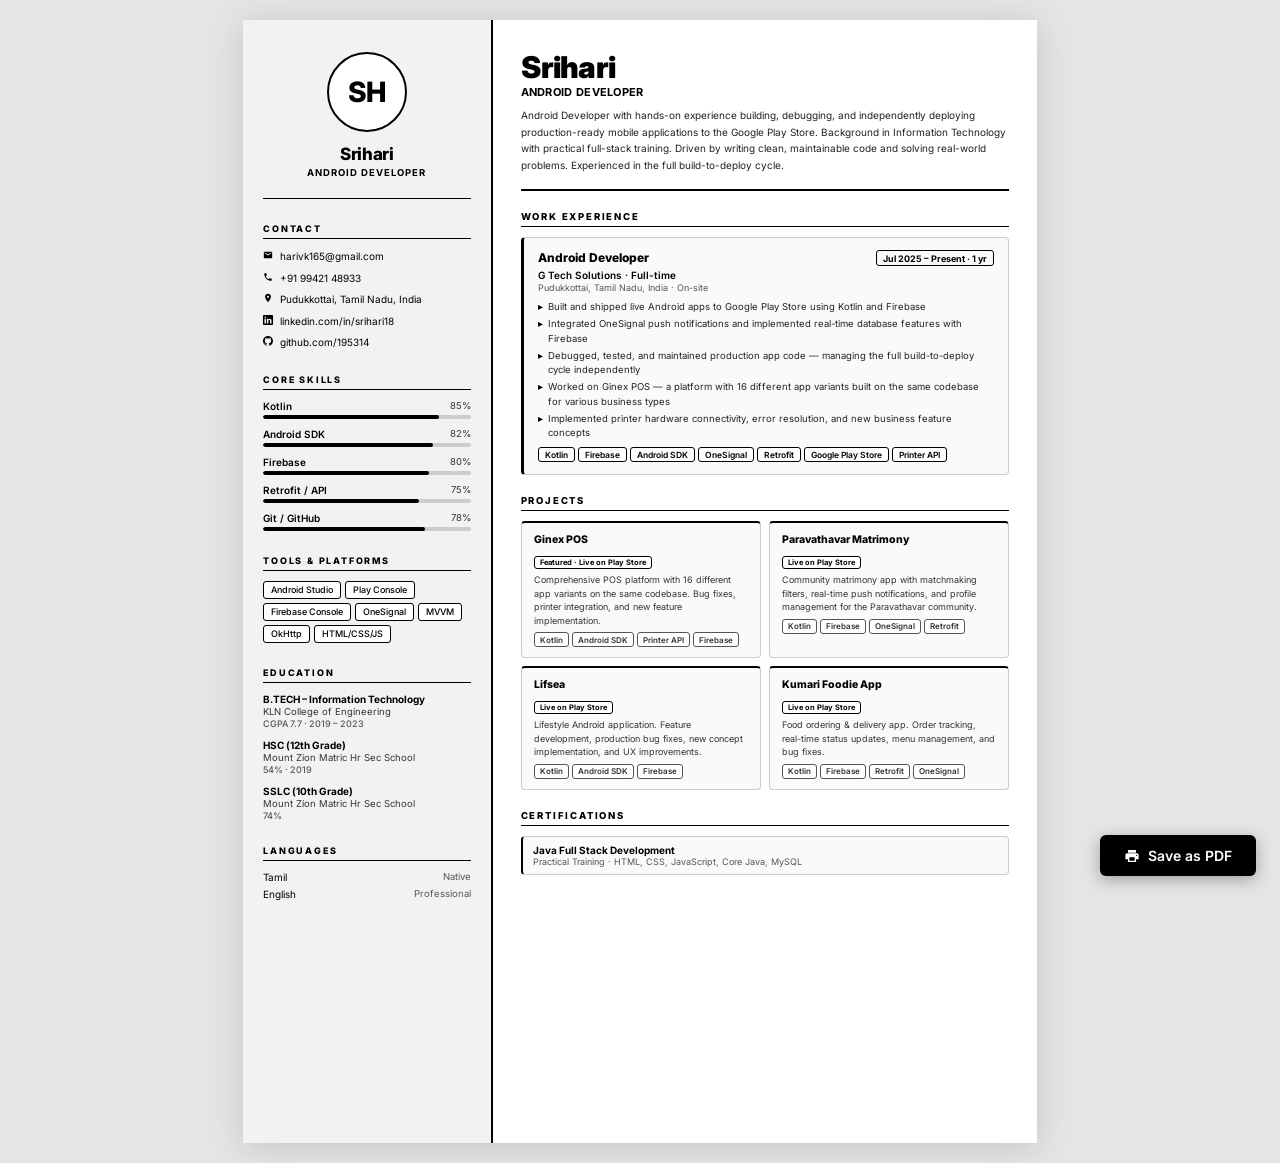
==== resume/resume.html @ b0f577ef "Update resume, fix about section underline, update download link" ====
<!DOCTYPE html>
<html lang="en">
<head>
    <meta charset="UTF-8">
    <meta name="viewport" content="width=device-width, initial-scale=1.0">
    <title>Srihari — Android Developer Resume</title>
    <link href="https://fonts.googleapis.com/css2?family=Inter:wght@300;400;500;600;700;800&display=swap" rel="stylesheet">
    <style>
        * { margin: 0; padding: 0; box-sizing: border-box; }

        body {
            font-family: 'Inter', sans-serif;
            color: #000000;
            background: #e5e5e5;
            -webkit-print-color-adjust: exact;
            print-color-adjust: exact;
        }

        .page {
            width: 210mm;
            min-height: 297mm;
            margin: 20px auto;
            background: white;
            box-shadow: 0 4px 32px rgba(0,0,0,0.15);
            display: grid;
            grid-template-columns: 66mm 1fr;
        }

        /* ===== LEFT SIDEBAR ===== */
        .sidebar {
            background: #f2f2f2;
            border-right: 2px solid #000000;
            padding: 32px 20px;
            display: flex;
            flex-direction: column;
            gap: 24px;
        }

        /* Profile */
        .profile-section {
            text-align: center;
            padding-bottom: 20px;
            border-bottom: 1.5px solid #000000;
        }

        .profile-initials {
            width: 80px;
            height: 80px;
            border-radius: 50%;
            border: 2.5px solid #000000;
            display: flex;
            align-items: center;
            justify-content: center;
            margin: 0 auto 12px;
            font-size: 28px;
            font-weight: 800;
            color: #000000;
            letter-spacing: -1px;
            background: white;
        }

        .profile-name {
            font-size: 17px;
            font-weight: 800;
            color: #000000;
            letter-spacing: -0.3px;
            margin-bottom: 3px;
        }

        .profile-role {
            font-size: 9.5px;
            font-weight: 700;
            color: #000000;
            letter-spacing: 1px;
            text-transform: uppercase;
        }

        /* Sidebar section title */
        .sidebar-section-title {
            font-size: 9px;
            font-weight: 800;
            color: #000000;
            letter-spacing: 1.8px;
            text-transform: uppercase;
            margin-bottom: 10px;
            padding-bottom: 4px;
            border-bottom: 1.5px solid #000000;
        }

        /* Contact */
        .contact-list { display: flex; flex-direction: column; gap: 7px; }

        .contact-item {
            display: flex;
            align-items: flex-start;
            gap: 7px;
            font-size: 10px;
            color: #000000;
            line-height: 1.45;
        }

        .contact-item svg { flex-shrink: 0; margin-top: 1px; }

        /* Skills bars */
        .skills-list { display: flex; flex-direction: column; gap: 9px; }

        .skill-name {
            font-size: 10px;
            color: #000000;
            font-weight: 600;
            margin-bottom: 3px;
            display: flex;
            justify-content: space-between;
        }

        .skill-pct {
            font-weight: 400;
            color: #333333;
            font-size: 9.5px;
        }

        .skill-bar-bg {
            height: 4px;
            background: #cccccc;
            border-radius: 4px;
            overflow: hidden;
        }

        .skill-bar-fill {
            height: 100%;
            border-radius: 4px;
            background: #000000;
        }

        /* Tools chips */
        .tech-chips { display: flex; flex-wrap: wrap; gap: 4px; }

        .tech-chip {
            padding: 2.5px 7px;
            border: 1px solid #000000;
            border-radius: 3px;
            font-size: 9px;
            color: #000000;
            font-weight: 500;
            background: white;
        }

        /* Education */
        .edu-item { margin-bottom: 10px; }
        .edu-item:last-child { margin-bottom: 0; }

        .edu-degree {
            font-size: 10px;
            font-weight: 700;
            color: #000000;
            margin-bottom: 1px;
        }

        .edu-school {
            font-size: 9.5px;
            color: #333333;
            margin-bottom: 1px;
        }

        .edu-year {
            font-size: 9px;
            color: #555555;
            font-weight: 500;
        }

        /* Languages */
        .lang-list { display: flex; flex-direction: column; gap: 5px; }

        .lang-item {
            display: flex;
            justify-content: space-between;
            font-size: 10px;
            color: #000000;
        }

        .lang-level { color: #555555; font-size: 9.5px; }

        /* ===== MAIN ===== */
        .main {
            padding: 32px 28px;
            display: flex;
            flex-direction: column;
            gap: 20px;
        }

        /* Header */
        .main-header {
            padding-bottom: 16px;
            border-bottom: 2px solid #000000;
        }

        .main-name {
            font-size: 30px;
            font-weight: 900;
            color: #000000;
            letter-spacing: -0.8px;
            line-height: 1;
            margin-bottom: 3px;
        }

        .main-role {
            font-size: 11px;
            font-weight: 700;
            color: #000000;
            letter-spacing: 0.3px;
            margin-bottom: 8px;
            text-transform: uppercase;
        }

        .main-summary {
            font-size: 10px;
            color: #222222;
            line-height: 1.65;
        }

        /* Section */
        .section-title {
            font-size: 9.5px;
            font-weight: 800;
            color: #000000;
            letter-spacing: 1.8px;
            text-transform: uppercase;
            margin-bottom: 10px;
            padding-bottom: 4px;
            border-bottom: 1.5px solid #000000;
        }

        /* Experience Card */
        .exp-card {
            border: 1px solid #cccccc;
            border-left: 3px solid #000000;
            border-radius: 4px;
            padding: 12px 14px;
            background: #fafafa;
        }

        .exp-top {
            display: flex;
            justify-content: space-between;
            align-items: flex-start;
            margin-bottom: 3px;
        }

        .exp-title {
            font-size: 12px;
            font-weight: 800;
            color: #000000;
        }

        .exp-date {
            font-size: 9px;
            font-weight: 700;
            color: #000000;
            border: 1px solid #000000;
            padding: 1.5px 6px;
            border-radius: 3px;
            white-space: nowrap;
        }

        .exp-company {
            font-size: 10px;
            color: #000000;
            font-weight: 600;
            margin-bottom: 1px;
        }

        .exp-location {
            font-size: 9px;
            color: #555555;
            margin-bottom: 7px;
        }

        .exp-points {
            list-style: none;
            display: flex;
            flex-direction: column;
            gap: 3px;
        }

        .exp-points li {
            font-size: 9.5px;
            color: #222222;
            display: flex;
            gap: 5px;
            line-height: 1.5;
        }

        .exp-points li::before {
            content: '▸';
            color: #000000;
            flex-shrink: 0;
        }

        .exp-tags {
            display: flex;
            flex-wrap: wrap;
            gap: 3px;
            margin-top: 7px;
        }

        .exp-tag {
            padding: 1.5px 6px;
            border: 1px solid #000000;
            color: #000000;
            border-radius: 3px;
            font-size: 8.5px;
            font-weight: 600;
            background: white;
        }

        /* Projects Grid */
        .projects-grid {
            display: grid;
            grid-template-columns: 1fr 1fr;
            gap: 8px;
        }

        .project-card {
            border: 1px solid #cccccc;
            border-top: 2.5px solid #000000;
            border-radius: 4px;
            padding: 10px 12px;
            background: #fafafa;
        }

        .project-name {
            font-size: 10.5px;
            font-weight: 800;
            color: #000000;
            margin-bottom: 3px;
        }

        .project-badge {
            display: inline-block;
            padding: 1px 5px;
            border: 1px solid #000000;
            color: #000000;
            border-radius: 3px;
            font-size: 7.5px;
            font-weight: 700;
            margin-bottom: 4px;
            background: white;
        }

        .project-desc {
            font-size: 9px;
            color: #333333;
            line-height: 1.5;
            margin-bottom: 5px;
        }

        .project-chips { display: flex; flex-wrap: wrap; gap: 3px; }

        .project-chip {
            padding: 1.5px 5px;
            border: 1px solid #555555;
            color: #333333;
            border-radius: 3px;
            font-size: 8px;
            font-weight: 600;
            background: white;
        }

        /* Certifications */
        .cert-list { display: flex; flex-direction: column; gap: 6px; }

        .cert-item {
            padding: 7px 10px;
            border-left: 2.5px solid #000000;
            background: #fafafa;
            border: 1px solid #cccccc;
            border-left: 2.5px solid #000000;
            border-radius: 4px;
        }

        .cert-name {
            font-size: 10px;
            font-weight: 700;
            color: #000000;
        }

        .cert-issuer {
            font-size: 9px;
            color: #555555;
        }

        /* Print */
        @media print {
            body { background: white; }
            .page { margin: 0; box-shadow: none; width: 100%; }
            .print-btn { display: none; }
            @page { size: A4; margin: 0; }
        }

        /* Print Button */
        .print-btn {
            position: fixed;
            bottom: 24px;
            right: 24px;
            padding: 12px 24px;
            background: #000000;
            color: white;
            border: none;
            border-radius: 6px;
            font-size: 14px;
            font-weight: 600;
            cursor: pointer;
            font-family: 'Inter', sans-serif;
            transition: all 0.2s ease;
            display: flex;
            align-items: center;
            gap: 8px;
            box-shadow: 0 4px 16px rgba(0,0,0,0.3);
        }

        .print-btn:hover {
            background: #222222;
            transform: translateY(-2px);
        }

        @media print { .print-btn { display: none; } }
    </style>
</head>
<body>

<div class="page">

    <!-- ========== SIDEBAR ========== -->
    <div class="sidebar">

        <div class="profile-section">
            <div class="profile-initials">SH</div>
            <div class="profile-name">Srihari</div>
            <div class="profile-role">Android Developer</div>
        </div>

        <!-- Contact -->
        <div>
            <div class="sidebar-section-title">Contact</div>
            <div class="contact-list">

                <div class="contact-item">
                    <svg width="10" height="10" fill="#000" viewBox="0 0 24 24">
                        <path d="M20 4H4c-1.1 0-2 .9-2 2v12c0 1.1.9 2 2 2h16c1.1 0 2-.9 2-2V6c0-1.1-.9-2-2-2zm0 4l-8 5-8-5V6l8 5 8-5v2z"/>
                    </svg>
                    harivk165@gmail.com
                </div>

                <div class="contact-item">
                    <svg width="10" height="10" fill="#000" viewBox="0 0 24 24">
                        <path d="M6.62 10.79a15.05 15.05 0 006.59 6.59l2.2-2.2c.27-.27.67-.36 1.02-.24 1.12.37 2.33.57 3.57.57.55 0 1 .45 1 1V20c0 .55-.45 1-1 1-9.39 0-17-7.61-17-17 0-.55.45-1 1-1h3.5c.55 0 1 .45 1 1 0 1.25.2 2.45.57 3.57.11.35.03.74-.25 1.02l-2.2 2.2z"/>
                    </svg>
                    +91 99421 48933
                </div>

                <div class="contact-item">
                    <svg width="10" height="10" fill="#000" viewBox="0 0 24 24">
                        <path d="M12 2C8.13 2 5 5.13 5 9c0 5.25 7 13 7 13s7-7.75 7-13c0-3.87-3.13-7-7-7zm0 9.5c-1.38 0-2.5-1.12-2.5-2.5S10.62 6.5 12 6.5s2.5 1.12 2.5 2.5S13.38 11.5 12 11.5z"/>
                    </svg>
                    Pudukkottai, Tamil Nadu, India
                </div>

                <div class="contact-item">
                    <svg width="10" height="10" fill="#000" viewBox="0 0 24 24">
                        <path d="M20.447 20.452h-3.554v-5.569c0-1.328-.027-3.037-1.852-3.037-1.853 0-2.136 1.445-2.136 2.939v5.667H9.351V9h3.414v1.561h.046c.477-.9 1.637-1.85 3.37-1.85 3.601 0 4.267 2.37 4.267 5.455v6.286zM5.337 7.433c-1.144 0-2.063-.926-2.063-2.065 0-1.138.92-2.063 2.063-2.063 1.14 0 2.064.925 2.064 2.063 0 1.139-.925 2.065-2.064 2.065zm1.782 13.019H3.555V9h3.564v11.452zM22.225 0H1.771C.792 0 0 .774 0 1.729v20.542C0 23.227.792 24 1.771 24h20.451C23.2 24 24 23.227 24 22.271V1.729C24 .774 23.2 0 22.222 0h.003z"/>
                    </svg>
                    linkedin.com/in/srihari18
                </div>

                <div class="contact-item">
                    <svg width="10" height="10" fill="#000" viewBox="0 0 24 24">
                        <path d="M12 0c-6.626 0-12 5.373-12 12 0 5.302 3.438 9.8 8.207 11.387.599.111.793-.261.793-.577v-2.234c-3.338.726-4.033-1.416-4.033-1.416-.546-1.387-1.333-1.756-1.333-1.756-1.089-.745.083-.729.083-.729 1.205.084 1.839 1.237 1.839 1.237 1.07 1.834 2.807 1.304 3.492.997.107-.775.418-1.305.762-1.604-2.665-.305-5.467-1.334-5.467-5.931 0-1.311.469-2.381 1.236-3.221-.124-.303-.535-1.524.117-3.176 0 0 1.008-.322 3.301 1.23.957-.266 1.983-.399 3.003-.404 1.02.005 2.047.138 3.006.404 2.291-1.552 3.297-1.23 3.297-1.23.653 1.653.242 2.874.118 3.176.77.84 1.235 1.911 1.235 3.221 0 4.609-2.807 5.624-5.479 5.921.43.372.823 1.102.823 2.222v3.293c0 .319.192.694.801.576 4.765-1.589 8.199-6.086 8.199-11.386 0-6.627-5.373-12-12-12z"/>
                    </svg>
                    github.com/195314
                </div>

            </div>
        </div>

        <!-- Core Skills -->
        <div>
            <div class="sidebar-section-title">Core Skills</div>
            <div class="skills-list">
                <div>
                    <div class="skill-name">Kotlin <span class="skill-pct">85%</span></div>
                    <div class="skill-bar-bg"><div class="skill-bar-fill" style="width:85%"></div></div>
                </div>
                <div>
                    <div class="skill-name">Android SDK <span class="skill-pct">82%</span></div>
                    <div class="skill-bar-bg"><div class="skill-bar-fill" style="width:82%"></div></div>
                </div>
                <div>
                    <div class="skill-name">Firebase <span class="skill-pct">80%</span></div>
                    <div class="skill-bar-bg"><div class="skill-bar-fill" style="width:80%"></div></div>
                </div>
                <div>
                    <div class="skill-name">Retrofit / API <span class="skill-pct">75%</span></div>
                    <div class="skill-bar-bg"><div class="skill-bar-fill" style="width:75%"></div></div>
                </div>
                <div>
                    <div class="skill-name">Git / GitHub <span class="skill-pct">78%</span></div>
                    <div class="skill-bar-bg"><div class="skill-bar-fill" style="width:78%"></div></div>
                </div>
            </div>
        </div>

        <!-- Tools -->
        <div>
            <div class="sidebar-section-title">Tools & Platforms</div>
            <div class="tech-chips">
                <span class="tech-chip">Android Studio</span>
                <span class="tech-chip">Play Console</span>
                <span class="tech-chip">Firebase Console</span>
                <span class="tech-chip">OneSignal</span>
                <span class="tech-chip">MVVM</span>
                <span class="tech-chip">OkHttp</span>
                <span class="tech-chip">HTML/CSS/JS</span>
            </div>
        </div>

        <!-- Education -->
        <div>
            <div class="sidebar-section-title">Education</div>
            <div>
                <div class="edu-item">
                    <div class="edu-degree">B.TECH – Information Technology</div>
                    <div class="edu-school">KLN College of Engineering</div>
                    <div class="edu-year">CGPA 7.7 · 2019 – 2023</div>
                </div>
                <div class="edu-item">
                    <div class="edu-degree">HSC (12th Grade)</div>
                    <div class="edu-school">Mount Zion Matric Hr Sec School</div>
                    <div class="edu-year">54% · 2019</div>
                </div>
                <div class="edu-item">
                    <div class="edu-degree">SSLC (10th Grade)</div>
                    <div class="edu-school">Mount Zion Matric Hr Sec School</div>
                    <div class="edu-year">74%</div>
                </div>
            </div>
        </div>

        <!-- Languages -->
        <div>
            <div class="sidebar-section-title">Languages</div>
            <div class="lang-list">
                <div class="lang-item"><span>Tamil</span><span class="lang-level">Native</span></div>
                <div class="lang-item"><span>English</span><span class="lang-level">Professional</span></div>
            </div>
        </div>

    </div>

    <!-- ========== MAIN CONTENT ========== -->
    <div class="main">

        <!-- Header -->
        <div class="main-header">
            <div class="main-name">Srihari</div>
            <div class="main-role">Android Developer</div>
            <div class="main-summary">
                Android Developer with hands-on experience building, debugging, and independently deploying
                production-ready mobile applications to the Google Play Store. Background in Information Technology
                with practical full-stack training. Driven by writing clean, maintainable code and solving
                real-world problems. Experienced in the full build-to-deploy cycle.
            </div>
        </div>

        <!-- Experience -->
        <div class="section">
            <div class="section-title">Work Experience</div>
            <div class="exp-card">
                <div class="exp-top">
                    <div class="exp-title">Android Developer</div>
                    <div class="exp-date">Jul 2025 – Present · 1 yr</div>
                </div>
                <div class="exp-company">G Tech Solutions · Full-time</div>
                <div class="exp-location">Pudukkottai, Tamil Nadu, India · On-site</div>
                <ul class="exp-points">
                    <li>Built and shipped live Android apps to Google Play Store using Kotlin and Firebase</li>
                    <li>Integrated OneSignal push notifications and implemented real-time database features with Firebase</li>
                    <li>Debugged, tested, and maintained production app code — managing the full build-to-deploy cycle independently</li>
                    <li>Worked on Ginex POS — a platform with 16 different app variants built on the same codebase for various business types</li>
                    <li>Implemented printer hardware connectivity, error resolution, and new business feature concepts</li>
                </ul>
                <div class="exp-tags">
                    <span class="exp-tag">Kotlin</span>
                    <span class="exp-tag">Firebase</span>
                    <span class="exp-tag">Android SDK</span>
                    <span class="exp-tag">OneSignal</span>
                    <span class="exp-tag">Retrofit</span>
                    <span class="exp-tag">Google Play Store</span>
                    <span class="exp-tag">Printer API</span>
                </div>
            </div>
        </div>

        <!-- Projects -->
        <div class="section">
            <div class="section-title">Projects</div>
            <div class="projects-grid">

                <div class="project-card">
                    <div class="project-name">Ginex POS</div>
                    <div class="project-badge">Featured · Live on Play Store</div>
                    <div class="project-desc">Comprehensive POS platform with 16 different app variants on the same codebase. Bug fixes, printer integration, and new feature implementation.</div>
                    <div class="project-chips">
                        <span class="project-chip">Kotlin</span>
                        <span class="project-chip">Android SDK</span>
                        <span class="project-chip">Printer API</span>
                        <span class="project-chip">Firebase</span>
                    </div>
                </div>

                <div class="project-card">
                    <div class="project-name">Paravathavar Matrimony</div>
                    <div class="project-badge">Live on Play Store</div>
                    <div class="project-desc">Community matrimony app with matchmaking filters, real-time push notifications, and profile management for the Paravathavar community.</div>
                    <div class="project-chips">
                        <span class="project-chip">Kotlin</span>
                        <span class="project-chip">Firebase</span>
                        <span class="project-chip">OneSignal</span>
                        <span class="project-chip">Retrofit</span>
                    </div>
                </div>

                <div class="project-card">
                    <div class="project-name">Lifsea</div>
                    <div class="project-badge">Live on Play Store</div>
                    <div class="project-desc">Lifestyle Android application. Feature development, production bug fixes, new concept implementation, and UX improvements.</div>
                    <div class="project-chips">
                        <span class="project-chip">Kotlin</span>
                        <span class="project-chip">Android SDK</span>
                        <span class="project-chip">Firebase</span>
                    </div>
                </div>

                <div class="project-card">
                    <div class="project-name">Kumari Foodie App</div>
                    <div class="project-badge">Live on Play Store</div>
                    <div class="project-desc">Food ordering & delivery app. Order tracking, real-time status updates, menu management, and bug fixes.</div>
                    <div class="project-chips">
                        <span class="project-chip">Kotlin</span>
                        <span class="project-chip">Firebase</span>
                        <span class="project-chip">Retrofit</span>
                        <span class="project-chip">OneSignal</span>
                    </div>
                </div>

            </div>
        </div>

        <!-- Certifications -->
        <div class="section">
            <div class="section-title">Certifications</div>
            <div class="cert-list">
                <div class="cert-item">
                    <div class="cert-name">Java Full Stack Development</div>
                    <div class="cert-issuer">Practical Training · HTML, CSS, JavaScript, Core Java, MySQL</div>
                </div>
            </div>
        </div>

    </div>
</div>

<button class="print-btn" onclick="window.print()">
    <svg width="16" height="16" fill="white" viewBox="0 0 24 24">
        <path d="M19 8H5c-1.66 0-3 1.34-3 3v6h4v4h12v-4h4v-6c0-1.66-1.34-3-3-3zm-3 11H8v-5h8v5zm3-7c-.55 0-1-.45-1-1s.45-1 1-1 1 .45 1 1-.45 1-1 1zm-1-9H6v4h12V3z"/>
    </svg>
    Save as PDF
</button>

</body>
</html>
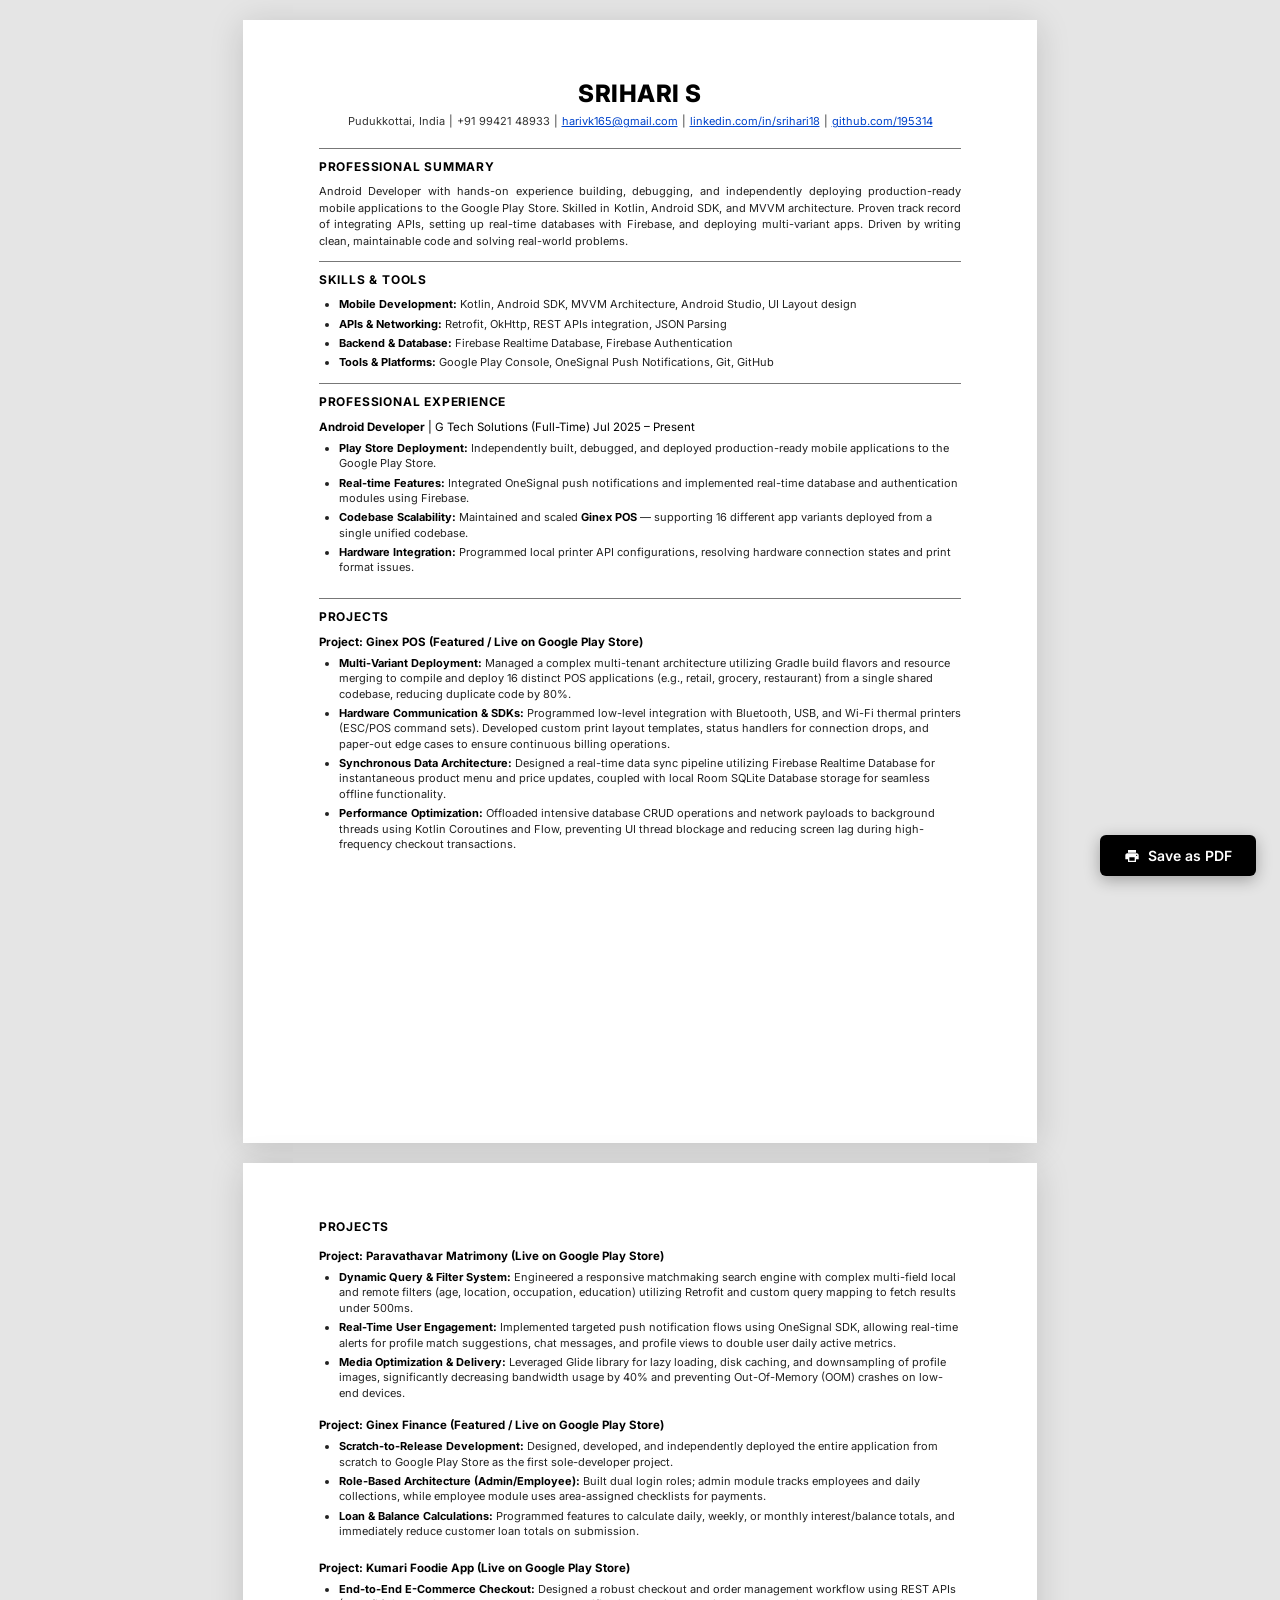
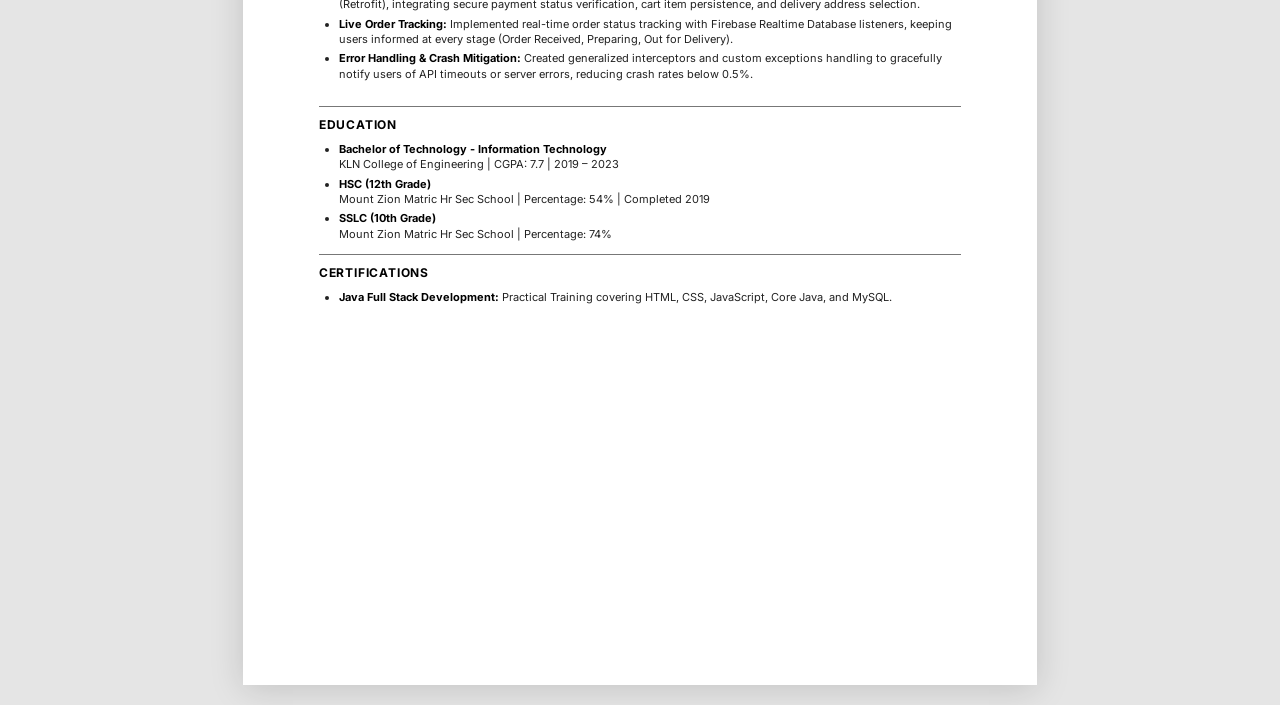
==== commit 7c83d81b: "Add Ginex Finance project to portfolio and resume" ====
--- a/resume/resume.html
+++ b/resume/resume.html
@@ -4,7 +4,7 @@
     <meta charset="UTF-8">
     <meta name="viewport" content="width=device-width, initial-scale=1.0">
     <title>Srihari — Android Developer Resume</title>
-    <link href="https://fonts.googleapis.com/css2?family=Inter:wght@300;400;500;600;700;800&display=swap" rel="stylesheet">
+    <link href="https://fonts.googleapis.com/css2?family=Inter:wght@400;500;600;700;800&display=swap" rel="stylesheet">
     <style>
         * { margin: 0; padding: 0; box-sizing: border-box; }
 
@@ -12,389 +12,122 @@
             font-family: 'Inter', sans-serif;
             color: #000000;
             background: #e5e5e5;
+            line-height: 1.4;
             -webkit-print-color-adjust: exact;
             print-color-adjust: exact;
         }
 
+        /* 2-page A4 setup matching the new template */
         .page {
             width: 210mm;
-            min-height: 297mm;
+            height: 297mm;
             margin: 20px auto;
             background: white;
             box-shadow: 0 4px 32px rgba(0,0,0,0.15);
-            display: grid;
-            grid-template-columns: 66mm 1fr;
-        }
-
-        /* ===== LEFT SIDEBAR ===== */
-        .sidebar {
-            background: #f2f2f2;
-            border-right: 2px solid #000000;
-            padding: 32px 20px;
+            padding: 15mm 20mm;
+            position: relative;
             display: flex;
             flex-direction: column;
-            gap: 24px;
-        }
-
-        /* Profile */
-        .profile-section {
+            overflow: hidden;
+        }
+
+        .header {
             text-align: center;
-            padding-bottom: 20px;
-            border-bottom: 1.5px solid #000000;
-        }
-
-        .profile-initials {
-            width: 80px;
-            height: 80px;
-            border-radius: 50%;
-            border: 2.5px solid #000000;
+            margin-bottom: 8px;
+        }
+
+        .header h1 {
+            font-size: 24px;
+            font-weight: 800;
+            letter-spacing: 0.5px;
+            margin-bottom: 4px;
+            text-transform: uppercase;
+        }
+
+        .contact-info {
+            font-size: 11px;
+            color: #333333;
+            word-spacing: 1px;
+        }
+
+        .contact-info a {
+            color: #0044cc;
+            text-decoration: underline;
+        }
+
+        hr {
+            border: none;
+            border-top: 1px solid #777777;
+            margin: 10px 0;
+        }
+
+        .section {
+            margin-bottom: 2px;
+        }
+
+        .section-title {
+            font-size: 12px;
+            font-weight: 700;
+            letter-spacing: 0.8px;
+            text-transform: uppercase;
+            margin-bottom: 8px;
+            color: #000000;
+        }
+
+        .summary-text {
+            font-size: 11px;
+            color: #222222;
+            text-align: justify;
+            line-height: 1.5;
+        }
+
+        /* Bullet lists */
+        ul {
+            list-style-type: disc;
+            margin-left: 20px;
             display: flex;
-            align-items: center;
-            justify-content: center;
-            margin: 0 auto 12px;
-            font-size: 28px;
-            font-weight: 800;
-            color: #000000;
-            letter-spacing: -1px;
-            background: white;
-        }
-
-        .profile-name {
-            font-size: 17px;
-            font-weight: 800;
-            color: #000000;
-            letter-spacing: -0.3px;
-            margin-bottom: 3px;
-        }
-
-        .profile-role {
-            font-size: 9.5px;
+            flex-direction: column;
+            gap: 4px;
+        }
+
+        li {
+            font-size: 11px;
+            color: #222222;
+            line-height: 1.4;
+        }
+
+        li strong {
             font-weight: 700;
             color: #000000;
-            letter-spacing: 1px;
-            text-transform: uppercase;
-        }
-
-        /* Sidebar section title */
-        .sidebar-section-title {
-            font-size: 9px;
-            font-weight: 800;
-            color: #000000;
-            letter-spacing: 1.8px;
-            text-transform: uppercase;
-            margin-bottom: 10px;
-            padding-bottom: 4px;
-            border-bottom: 1.5px solid #000000;
-        }
-
-        /* Contact */
-        .contact-list { display: flex; flex-direction: column; gap: 7px; }
-
-        .contact-item {
-            display: flex;
-            align-items: flex-start;
-            gap: 7px;
-            font-size: 10px;
-            color: #000000;
-            line-height: 1.45;
-        }
-
-        .contact-item svg { flex-shrink: 0; margin-top: 1px; }
-
-        /* Skills bars */
-        .skills-list { display: flex; flex-direction: column; gap: 9px; }
-
-        .skill-name {
-            font-size: 10px;
-            color: #000000;
-            font-weight: 600;
-            margin-bottom: 3px;
-            display: flex;
-            justify-content: space-between;
-        }
-
-        .skill-pct {
-            font-weight: 400;
-            color: #333333;
-            font-size: 9.5px;
-        }
-
-        .skill-bar-bg {
-            height: 4px;
-            background: #cccccc;
-            border-radius: 4px;
-            overflow: hidden;
-        }
-
-        .skill-bar-fill {
-            height: 100%;
-            border-radius: 4px;
-            background: #000000;
-        }
-
-        /* Tools chips */
-        .tech-chips { display: flex; flex-wrap: wrap; gap: 4px; }
-
-        .tech-chip {
-            padding: 2.5px 7px;
-            border: 1px solid #000000;
-            border-radius: 3px;
-            font-size: 9px;
-            color: #000000;
-            font-weight: 500;
-            background: white;
-        }
-
-        /* Education */
-        .edu-item { margin-bottom: 10px; }
-        .edu-item:last-child { margin-bottom: 0; }
-
-        .edu-degree {
-            font-size: 10px;
+        }
+
+        /* Job & Project details */
+        .job-title-row {
+            font-size: 11.5px;
+            margin-bottom: 6px;
+        }
+
+        .job-title-row strong {
             font-weight: 700;
-            color: #000000;
-            margin-bottom: 1px;
-        }
-
-        .edu-school {
-            font-size: 9.5px;
-            color: #333333;
-            margin-bottom: 1px;
-        }
-
-        .edu-year {
-            font-size: 9px;
-            color: #555555;
-            font-weight: 500;
-        }
-
-        /* Languages */
-        .lang-list { display: flex; flex-direction: column; gap: 5px; }
-
-        .lang-item {
-            display: flex;
-            justify-content: space-between;
-            font-size: 10px;
-            color: #000000;
-        }
-
-        .lang-level { color: #555555; font-size: 9.5px; }
-
-        /* ===== MAIN ===== */
-        .main {
-            padding: 32px 28px;
-            display: flex;
-            flex-direction: column;
-            gap: 20px;
-        }
-
-        /* Header */
-        .main-header {
-            padding-bottom: 16px;
-            border-bottom: 2px solid #000000;
-        }
-
-        .main-name {
-            font-size: 30px;
-            font-weight: 900;
-            color: #000000;
-            letter-spacing: -0.8px;
-            line-height: 1;
-            margin-bottom: 3px;
-        }
-
-        .main-role {
-            font-size: 11px;
-            font-weight: 700;
-            color: #000000;
-            letter-spacing: 0.3px;
-            margin-bottom: 8px;
-            text-transform: uppercase;
-        }
-
-        .main-summary {
-            font-size: 10px;
-            color: #222222;
-            line-height: 1.65;
-        }
-
-        /* Section */
-        .section-title {
-            font-size: 9.5px;
-            font-weight: 800;
-            color: #000000;
-            letter-spacing: 1.8px;
-            text-transform: uppercase;
-            margin-bottom: 10px;
-            padding-bottom: 4px;
-            border-bottom: 1.5px solid #000000;
-        }
-
-        /* Experience Card */
-        .exp-card {
-            border: 1px solid #cccccc;
-            border-left: 3px solid #000000;
-            border-radius: 4px;
-            padding: 12px 14px;
-            background: #fafafa;
-        }
-
-        .exp-top {
-            display: flex;
-            justify-content: space-between;
-            align-items: flex-start;
-            margin-bottom: 3px;
-        }
-
-        .exp-title {
-            font-size: 12px;
-            font-weight: 800;
-            color: #000000;
-        }
-
-        .exp-date {
-            font-size: 9px;
-            font-weight: 700;
-            color: #000000;
-            border: 1px solid #000000;
-            padding: 1.5px 6px;
-            border-radius: 3px;
-            white-space: nowrap;
-        }
-
-        .exp-company {
-            font-size: 10px;
-            color: #000000;
-            font-weight: 600;
-            margin-bottom: 1px;
-        }
-
-        .exp-location {
-            font-size: 9px;
-            color: #555555;
-            margin-bottom: 7px;
-        }
-
-        .exp-points {
-            list-style: none;
-            display: flex;
-            flex-direction: column;
-            gap: 3px;
-        }
-
-        .exp-points li {
-            font-size: 9.5px;
-            color: #222222;
-            display: flex;
-            gap: 5px;
-            line-height: 1.5;
-        }
-
-        .exp-points li::before {
-            content: '▸';
-            color: #000000;
-            flex-shrink: 0;
-        }
-
-        .exp-tags {
-            display: flex;
-            flex-wrap: wrap;
-            gap: 3px;
-            margin-top: 7px;
-        }
-
-        .exp-tag {
-            padding: 1.5px 6px;
-            border: 1px solid #000000;
-            color: #000000;
-            border-radius: 3px;
-            font-size: 8.5px;
-            font-weight: 600;
-            background: white;
-        }
-
-        /* Projects Grid */
-        .projects-grid {
-            display: grid;
-            grid-template-columns: 1fr 1fr;
-            gap: 8px;
-        }
-
-        .project-card {
-            border: 1px solid #cccccc;
-            border-top: 2.5px solid #000000;
-            border-radius: 4px;
-            padding: 10px 12px;
-            background: #fafafa;
-        }
-
-        .project-name {
-            font-size: 10.5px;
-            font-weight: 800;
-            color: #000000;
-            margin-bottom: 3px;
-        }
-
-        .project-badge {
-            display: inline-block;
-            padding: 1px 5px;
-            border: 1px solid #000000;
-            color: #000000;
-            border-radius: 3px;
-            font-size: 7.5px;
-            font-weight: 700;
-            margin-bottom: 4px;
-            background: white;
-        }
-
-        .project-desc {
-            font-size: 9px;
-            color: #333333;
-            line-height: 1.5;
-            margin-bottom: 5px;
-        }
-
-        .project-chips { display: flex; flex-wrap: wrap; gap: 3px; }
-
-        .project-chip {
-            padding: 1.5px 5px;
-            border: 1px solid #555555;
-            color: #333333;
-            border-radius: 3px;
-            font-size: 8px;
-            font-weight: 600;
-            background: white;
-        }
-
-        /* Certifications */
-        .cert-list { display: flex; flex-direction: column; gap: 6px; }
-
-        .cert-item {
-            padding: 7px 10px;
-            border-left: 2.5px solid #000000;
-            background: #fafafa;
-            border: 1px solid #cccccc;
-            border-left: 2.5px solid #000000;
-            border-radius: 4px;
-        }
-
-        .cert-name {
-            font-size: 10px;
-            font-weight: 700;
-            color: #000000;
-        }
-
-        .cert-issuer {
-            font-size: 9px;
-            color: #555555;
-        }
-
-        /* Print */
+        }
+
+        /* Print setup */
         @media print {
             body { background: white; }
-            .page { margin: 0; box-shadow: none; width: 100%; }
+            .page {
+                margin: 0;
+                box-shadow: none;
+                width: 210mm;
+                height: 297mm;
+                padding: 12mm 15mm;
+                page-break-after: always;
+                break-after: page;
+            }
             .print-btn { display: none; }
-            @page { size: A4; margin: 0; }
+            @page {
+                size: A4;
+                margin: 0;
+            }
         }
 
         /* Print Button */
@@ -416,256 +149,146 @@
             align-items: center;
             gap: 8px;
             box-shadow: 0 4px 16px rgba(0,0,0,0.3);
+            z-index: 1000;
         }
 
         .print-btn:hover {
             background: #222222;
             transform: translateY(-2px);
         }
-
-        @media print { .print-btn { display: none; } }
     </style>
 </head>
 <body>
 
+<!-- ==================== PAGE 1 ==================== -->
 <div class="page">
-
-    <!-- ========== SIDEBAR ========== -->
-    <div class="sidebar">
-
-        <div class="profile-section">
-            <div class="profile-initials">SH</div>
-            <div class="profile-name">Srihari</div>
-            <div class="profile-role">Android Developer</div>
-        </div>
-
-        <!-- Contact -->
-        <div>
-            <div class="sidebar-section-title">Contact</div>
-            <div class="contact-list">
-
-                <div class="contact-item">
-                    <svg width="10" height="10" fill="#000" viewBox="0 0 24 24">
-                        <path d="M20 4H4c-1.1 0-2 .9-2 2v12c0 1.1.9 2 2 2h16c1.1 0 2-.9 2-2V6c0-1.1-.9-2-2-2zm0 4l-8 5-8-5V6l8 5 8-5v2z"/>
-                    </svg>
-                    harivk165@gmail.com
-                </div>
-
-                <div class="contact-item">
-                    <svg width="10" height="10" fill="#000" viewBox="0 0 24 24">
-                        <path d="M6.62 10.79a15.05 15.05 0 006.59 6.59l2.2-2.2c.27-.27.67-.36 1.02-.24 1.12.37 2.33.57 3.57.57.55 0 1 .45 1 1V20c0 .55-.45 1-1 1-9.39 0-17-7.61-17-17 0-.55.45-1 1-1h3.5c.55 0 1 .45 1 1 0 1.25.2 2.45.57 3.57.11.35.03.74-.25 1.02l-2.2 2.2z"/>
-                    </svg>
-                    +91 99421 48933
-                </div>
-
-                <div class="contact-item">
-                    <svg width="10" height="10" fill="#000" viewBox="0 0 24 24">
-                        <path d="M12 2C8.13 2 5 5.13 5 9c0 5.25 7 13 7 13s7-7.75 7-13c0-3.87-3.13-7-7-7zm0 9.5c-1.38 0-2.5-1.12-2.5-2.5S10.62 6.5 12 6.5s2.5 1.12 2.5 2.5S13.38 11.5 12 11.5z"/>
-                    </svg>
-                    Pudukkottai, Tamil Nadu, India
-                </div>
-
-                <div class="contact-item">
-                    <svg width="10" height="10" fill="#000" viewBox="0 0 24 24">
-                        <path d="M20.447 20.452h-3.554v-5.569c0-1.328-.027-3.037-1.852-3.037-1.853 0-2.136 1.445-2.136 2.939v5.667H9.351V9h3.414v1.561h.046c.477-.9 1.637-1.85 3.37-1.85 3.601 0 4.267 2.37 4.267 5.455v6.286zM5.337 7.433c-1.144 0-2.063-.926-2.063-2.065 0-1.138.92-2.063 2.063-2.063 1.14 0 2.064.925 2.064 2.063 0 1.139-.925 2.065-2.064 2.065zm1.782 13.019H3.555V9h3.564v11.452zM22.225 0H1.771C.792 0 0 .774 0 1.729v20.542C0 23.227.792 24 1.771 24h20.451C23.2 24 24 23.227 24 22.271V1.729C24 .774 23.2 0 22.222 0h.003z"/>
-                    </svg>
-                    linkedin.com/in/srihari18
-                </div>
-
-                <div class="contact-item">
-                    <svg width="10" height="10" fill="#000" viewBox="0 0 24 24">
-                        <path d="M12 0c-6.626 0-12 5.373-12 12 0 5.302 3.438 9.8 8.207 11.387.599.111.793-.261.793-.577v-2.234c-3.338.726-4.033-1.416-4.033-1.416-.546-1.387-1.333-1.756-1.333-1.756-1.089-.745.083-.729.083-.729 1.205.084 1.839 1.237 1.839 1.237 1.07 1.834 2.807 1.304 3.492.997.107-.775.418-1.305.762-1.604-2.665-.305-5.467-1.334-5.467-5.931 0-1.311.469-2.381 1.236-3.221-.124-.303-.535-1.524.117-3.176 0 0 1.008-.322 3.301 1.23.957-.266 1.983-.399 3.003-.404 1.02.005 2.047.138 3.006.404 2.291-1.552 3.297-1.23 3.297-1.23.653 1.653.242 2.874.118 3.176.77.84 1.235 1.911 1.235 3.221 0 4.609-2.807 5.624-5.479 5.921.43.372.823 1.102.823 2.222v3.293c0 .319.192.694.801.576 4.765-1.589 8.199-6.086 8.199-11.386 0-6.627-5.373-12-12-12z"/>
-                    </svg>
-                    github.com/195314
-                </div>
-
-            </div>
-        </div>
-
-        <!-- Core Skills -->
-        <div>
-            <div class="sidebar-section-title">Core Skills</div>
-            <div class="skills-list">
-                <div>
-                    <div class="skill-name">Kotlin <span class="skill-pct">85%</span></div>
-                    <div class="skill-bar-bg"><div class="skill-bar-fill" style="width:85%"></div></div>
-                </div>
-                <div>
-                    <div class="skill-name">Android SDK <span class="skill-pct">82%</span></div>
-                    <div class="skill-bar-bg"><div class="skill-bar-fill" style="width:82%"></div></div>
-                </div>
-                <div>
-                    <div class="skill-name">Firebase <span class="skill-pct">80%</span></div>
-                    <div class="skill-bar-bg"><div class="skill-bar-fill" style="width:80%"></div></div>
-                </div>
-                <div>
-                    <div class="skill-name">Retrofit / API <span class="skill-pct">75%</span></div>
-                    <div class="skill-bar-bg"><div class="skill-bar-fill" style="width:75%"></div></div>
-                </div>
-                <div>
-                    <div class="skill-name">Git / GitHub <span class="skill-pct">78%</span></div>
-                    <div class="skill-bar-bg"><div class="skill-bar-fill" style="width:78%"></div></div>
-                </div>
-            </div>
-        </div>
-
-        <!-- Tools -->
-        <div>
-            <div class="sidebar-section-title">Tools & Platforms</div>
-            <div class="tech-chips">
-                <span class="tech-chip">Android Studio</span>
-                <span class="tech-chip">Play Console</span>
-                <span class="tech-chip">Firebase Console</span>
-                <span class="tech-chip">OneSignal</span>
-                <span class="tech-chip">MVVM</span>
-                <span class="tech-chip">OkHttp</span>
-                <span class="tech-chip">HTML/CSS/JS</span>
-            </div>
-        </div>
-
-        <!-- Education -->
-        <div>
-            <div class="sidebar-section-title">Education</div>
-            <div>
-                <div class="edu-item">
-                    <div class="edu-degree">B.TECH – Information Technology</div>
-                    <div class="edu-school">KLN College of Engineering</div>
-                    <div class="edu-year">CGPA 7.7 · 2019 – 2023</div>
-                </div>
-                <div class="edu-item">
-                    <div class="edu-degree">HSC (12th Grade)</div>
-                    <div class="edu-school">Mount Zion Matric Hr Sec School</div>
-                    <div class="edu-year">54% · 2019</div>
-                </div>
-                <div class="edu-item">
-                    <div class="edu-degree">SSLC (10th Grade)</div>
-                    <div class="edu-school">Mount Zion Matric Hr Sec School</div>
-                    <div class="edu-year">74%</div>
-                </div>
-            </div>
-        </div>
-
-        <!-- Languages -->
-        <div>
-            <div class="sidebar-section-title">Languages</div>
-            <div class="lang-list">
-                <div class="lang-item"><span>Tamil</span><span class="lang-level">Native</span></div>
-                <div class="lang-item"><span>English</span><span class="lang-level">Professional</span></div>
-            </div>
-        </div>
-
-    </div>
-
-    <!-- ========== MAIN CONTENT ========== -->
-    <div class="main">
-
-        <!-- Header -->
-        <div class="main-header">
-            <div class="main-name">Srihari</div>
-            <div class="main-role">Android Developer</div>
-            <div class="main-summary">
-                Android Developer with hands-on experience building, debugging, and independently deploying
-                production-ready mobile applications to the Google Play Store. Background in Information Technology
-                with practical full-stack training. Driven by writing clean, maintainable code and solving
-                real-world problems. Experienced in the full build-to-deploy cycle.
-            </div>
-        </div>
-
-        <!-- Experience -->
-        <div class="section">
-            <div class="section-title">Work Experience</div>
-            <div class="exp-card">
-                <div class="exp-top">
-                    <div class="exp-title">Android Developer</div>
-                    <div class="exp-date">Jul 2025 – Present · 1 yr</div>
-                </div>
-                <div class="exp-company">G Tech Solutions · Full-time</div>
-                <div class="exp-location">Pudukkottai, Tamil Nadu, India · On-site</div>
-                <ul class="exp-points">
-                    <li>Built and shipped live Android apps to Google Play Store using Kotlin and Firebase</li>
-                    <li>Integrated OneSignal push notifications and implemented real-time database features with Firebase</li>
-                    <li>Debugged, tested, and maintained production app code — managing the full build-to-deploy cycle independently</li>
-                    <li>Worked on Ginex POS — a platform with 16 different app variants built on the same codebase for various business types</li>
-                    <li>Implemented printer hardware connectivity, error resolution, and new business feature concepts</li>
-                </ul>
-                <div class="exp-tags">
-                    <span class="exp-tag">Kotlin</span>
-                    <span class="exp-tag">Firebase</span>
-                    <span class="exp-tag">Android SDK</span>
-                    <span class="exp-tag">OneSignal</span>
-                    <span class="exp-tag">Retrofit</span>
-                    <span class="exp-tag">Google Play Store</span>
-                    <span class="exp-tag">Printer API</span>
-                </div>
-            </div>
-        </div>
-
-        <!-- Projects -->
-        <div class="section">
-            <div class="section-title">Projects</div>
-            <div class="projects-grid">
-
-                <div class="project-card">
-                    <div class="project-name">Ginex POS</div>
-                    <div class="project-badge">Featured · Live on Play Store</div>
-                    <div class="project-desc">Comprehensive POS platform with 16 different app variants on the same codebase. Bug fixes, printer integration, and new feature implementation.</div>
-                    <div class="project-chips">
-                        <span class="project-chip">Kotlin</span>
-                        <span class="project-chip">Android SDK</span>
-                        <span class="project-chip">Printer API</span>
-                        <span class="project-chip">Firebase</span>
-                    </div>
-                </div>
-
-                <div class="project-card">
-                    <div class="project-name">Paravathavar Matrimony</div>
-                    <div class="project-badge">Live on Play Store</div>
-                    <div class="project-desc">Community matrimony app with matchmaking filters, real-time push notifications, and profile management for the Paravathavar community.</div>
-                    <div class="project-chips">
-                        <span class="project-chip">Kotlin</span>
-                        <span class="project-chip">Firebase</span>
-                        <span class="project-chip">OneSignal</span>
-                        <span class="project-chip">Retrofit</span>
-                    </div>
-                </div>
-
-                <div class="project-card">
-                    <div class="project-name">Lifsea</div>
-                    <div class="project-badge">Live on Play Store</div>
-                    <div class="project-desc">Lifestyle Android application. Feature development, production bug fixes, new concept implementation, and UX improvements.</div>
-                    <div class="project-chips">
-                        <span class="project-chip">Kotlin</span>
-                        <span class="project-chip">Android SDK</span>
-                        <span class="project-chip">Firebase</span>
-                    </div>
-                </div>
-
-                <div class="project-card">
-                    <div class="project-name">Kumari Foodie App</div>
-                    <div class="project-badge">Live on Play Store</div>
-                    <div class="project-desc">Food ordering & delivery app. Order tracking, real-time status updates, menu management, and bug fixes.</div>
-                    <div class="project-chips">
-                        <span class="project-chip">Kotlin</span>
-                        <span class="project-chip">Firebase</span>
-                        <span class="project-chip">Retrofit</span>
-                        <span class="project-chip">OneSignal</span>
-                    </div>
-                </div>
-
-            </div>
-        </div>
-
-        <!-- Certifications -->
-        <div class="section">
-            <div class="section-title">Certifications</div>
-            <div class="cert-list">
-                <div class="cert-item">
-                    <div class="cert-name">Java Full Stack Development</div>
-                    <div class="cert-issuer">Practical Training · HTML, CSS, JavaScript, Core Java, MySQL</div>
-                </div>
-            </div>
-        </div>
-
+    <!-- Header -->
+    <div class="header">
+        <h1>SRIHARI S</h1>
+        <div class="contact-info">
+            Pudukkottai, India | +91 99421 48933 | <a href="mailto:harivk165@gmail.com">harivk165@gmail.com</a> | <a href="https://www.linkedin.com/in/srihari18" target="_blank">linkedin.com/in/srihari18</a> | <a href="https://github.com/195314" target="_blank">github.com/195314</a>
+        </div>
+    </div>
+
+    <hr>
+
+    <!-- Professional Summary -->
+    <div class="section">
+        <div class="section-title">PROFESSIONAL SUMMARY</div>
+        <p class="summary-text">
+            Android Developer with hands-on experience building, debugging, and independently deploying production-ready mobile applications to the Google Play Store. Skilled in Kotlin, Android SDK, and MVVM architecture. Proven track record of integrating APIs, setting up real-time databases with Firebase, and deploying multi-variant apps. Driven by writing clean, maintainable code and solving real-world problems.
+        </p>
+    </div>
+
+    <hr>
+
+    <!-- Skills & Tools -->
+    <div class="section">
+        <div class="section-title">SKILLS & TOOLS</div>
+        <ul>
+            <li><strong>Mobile Development:</strong> Kotlin, Android SDK, MVVM Architecture, Android Studio, UI Layout design</li>
+            <li><strong>APIs & Networking:</strong> Retrofit, OkHttp, REST APIs integration, JSON Parsing</li>
+            <li><strong>Backend & Database:</strong> Firebase Realtime Database, Firebase Authentication</li>
+            <li><strong>Tools & Platforms:</strong> Google Play Console, OneSignal Push Notifications, Git, GitHub</li>
+        </ul>
+    </div>
+
+    <hr>
+
+    <!-- Professional Experience -->
+    <div class="section">
+        <div class="section-title">PROFESSIONAL EXPERIENCE</div>
+        <div class="job-title-row">
+            <strong>Android Developer</strong> | G Tech Solutions (Full-Time) Jul 2025 – Present
+        </div>
+        <ul style="margin-bottom: 10px;">
+            <li><strong>Play Store Deployment:</strong> Independently built, debugged, and deployed production-ready mobile applications to the Google Play Store.</li>
+            <li><strong>Real-time Features:</strong> Integrated OneSignal push notifications and implemented real-time database and authentication modules using Firebase.</li>
+            <li><strong>Codebase Scalability:</strong> Maintained and scaled <strong>Ginex POS</strong> — supporting 16 different app variants deployed from a single unified codebase.</li>
+            <li><strong>Hardware Integration:</strong> Programmed local printer API configurations, resolving hardware connection states and print format issues.</li>
+        </ul>
+    </div>
+
+    <hr>
+
+    <!-- Projects (First one fits on Page 1 to fill the space) -->
+    <div class="section">
+        <div class="section-title">PROJECTS</div>
+        <div class="job-title-row" style="margin-bottom: 6px;">
+            <strong>Project: Ginex POS (Featured / Live on Google Play Store)</strong>
+        </div>
+        <ul>
+            <li><strong>Multi-Variant Deployment:</strong> Managed a complex multi-tenant architecture utilizing Gradle build flavors and resource merging to compile and deploy 16 distinct POS applications (e.g., retail, grocery, restaurant) from a single shared codebase, reducing duplicate code by 80%.</li>
+            <li><strong>Hardware Communication & SDKs:</strong> Programmed low-level integration with Bluetooth, USB, and Wi-Fi thermal printers (ESC/POS command sets). Developed custom print layout templates, status handlers for connection drops, and paper-out edge cases to ensure continuous billing operations.</li>
+            <li><strong>Synchronous Data Architecture:</strong> Designed a real-time data sync pipeline utilizing Firebase Realtime Database for instantaneous product menu and price updates, coupled with local Room SQLite Database storage for seamless offline functionality.</li>
+            <li><strong>Performance Optimization:</strong> Offloaded intensive database CRUD operations and network payloads to background threads using Kotlin Coroutines and Flow, preventing UI thread blockage and reducing screen lag during high-frequency checkout transactions.</li>
+        </ul>
+    </div>
+</div>
+
+<!-- ==================== PAGE 2 ==================== -->
+<div class="page">
+    <!-- Projects Continued -->
+    <div class="section">
+        <div class="section-title" style="margin-bottom: 12px;">PROJECTS</div>
+
+        <div class="job-title-row" style="margin-bottom: 6px;">
+            <strong>Project: Paravathavar Matrimony (Live on Google Play Store)</strong>
+        </div>
+        <ul style="margin-bottom: 16px;">
+            <li><strong>Dynamic Query & Filter System:</strong> Engineered a responsive matchmaking search engine with complex multi-field local and remote filters (age, location, occupation, education) utilizing Retrofit and custom query mapping to fetch results under 500ms.</li>
+            <li><strong>Real-Time User Engagement:</strong> Implemented targeted push notification flows using OneSignal SDK, allowing real-time alerts for profile match suggestions, chat messages, and profile views to double user daily active metrics.</li>
+            <li><strong>Media Optimization & Delivery:</strong> Leveraged Glide library for lazy loading, disk caching, and downsampling of profile images, significantly decreasing bandwidth usage by 40% and preventing Out-Of-Memory (OOM) crashes on low-end devices.</li>
+        </ul>
+
+        <div class="job-title-row" style="margin-bottom: 6px;">
+            <strong>Project: Ginex Finance (Featured / Live on Google Play Store)</strong>
+        </div>
+        <ul style="margin-bottom: 20px;">
+            <li><strong>Scratch-to-Release Development:</strong> Designed, developed, and independently deployed the entire application from scratch to Google Play Store as the first sole-developer project.</li>
+            <li><strong>Role-Based Architecture (Admin/Employee):</strong> Built dual login roles; admin module tracks employees and daily collections, while employee module uses area-assigned checklists for payments.</li>
+            <li><strong>Loan & Balance Calculations:</strong> Programmed features to calculate daily, weekly, or monthly interest/balance totals, and immediately reduce customer loan totals on submission.</li>
+        </ul>
+
+        <div class="job-title-row" style="margin-bottom: 6px;">
+            <strong>Project: Kumari Foodie App (Live on Google Play Store)</strong>
+        </div>
+        <ul style="margin-bottom: 12px;">
+            <li><strong>End-to-End E-Commerce Checkout:</strong> Designed a robust checkout and order management workflow using REST APIs (Retrofit), integrating secure payment status verification, cart item persistence, and delivery address selection.</li>
+            <li><strong>Live Order Tracking:</strong> Implemented real-time order status tracking with Firebase Realtime Database listeners, keeping users informed at every stage (Order Received, Preparing, Out for Delivery).</li>
+            <li><strong>Error Handling & Crash Mitigation:</strong> Created generalized interceptors and custom exceptions handling to gracefully notify users of API timeouts or server errors, reducing crash rates below 0.5%.</li>
+        </ul>
+    </div>
+
+    <hr>
+
+    <!-- Education -->
+    <div class="section">
+        <div class="section-title">EDUCATION</div>
+        <ul>
+            <li>
+                <strong>Bachelor of Technology - Information Technology</strong><br>
+                KLN College of Engineering | CGPA: 7.7 | 2019 – 2023
+            </li>
+            <li>
+                <strong>HSC (12th Grade)</strong><br>
+                Mount Zion Matric Hr Sec School | Percentage: 54% | Completed 2019
+            </li>
+            <li>
+                <strong>SSLC (10th Grade)</strong><br>
+                Mount Zion Matric Hr Sec School | Percentage: 74%
+            </li>
+        </ul>
+    </div>
+
+    <hr>
+
+    <!-- Certifications -->
+    <div class="section">
+        <div class="section-title">CERTIFICATIONS</div>
+        <ul>
+            <li><strong>Java Full Stack Development:</strong> Practical Training covering HTML, CSS, JavaScript, Core Java, and MySQL.</li>
+        </ul>
     </div>
 </div>
 
